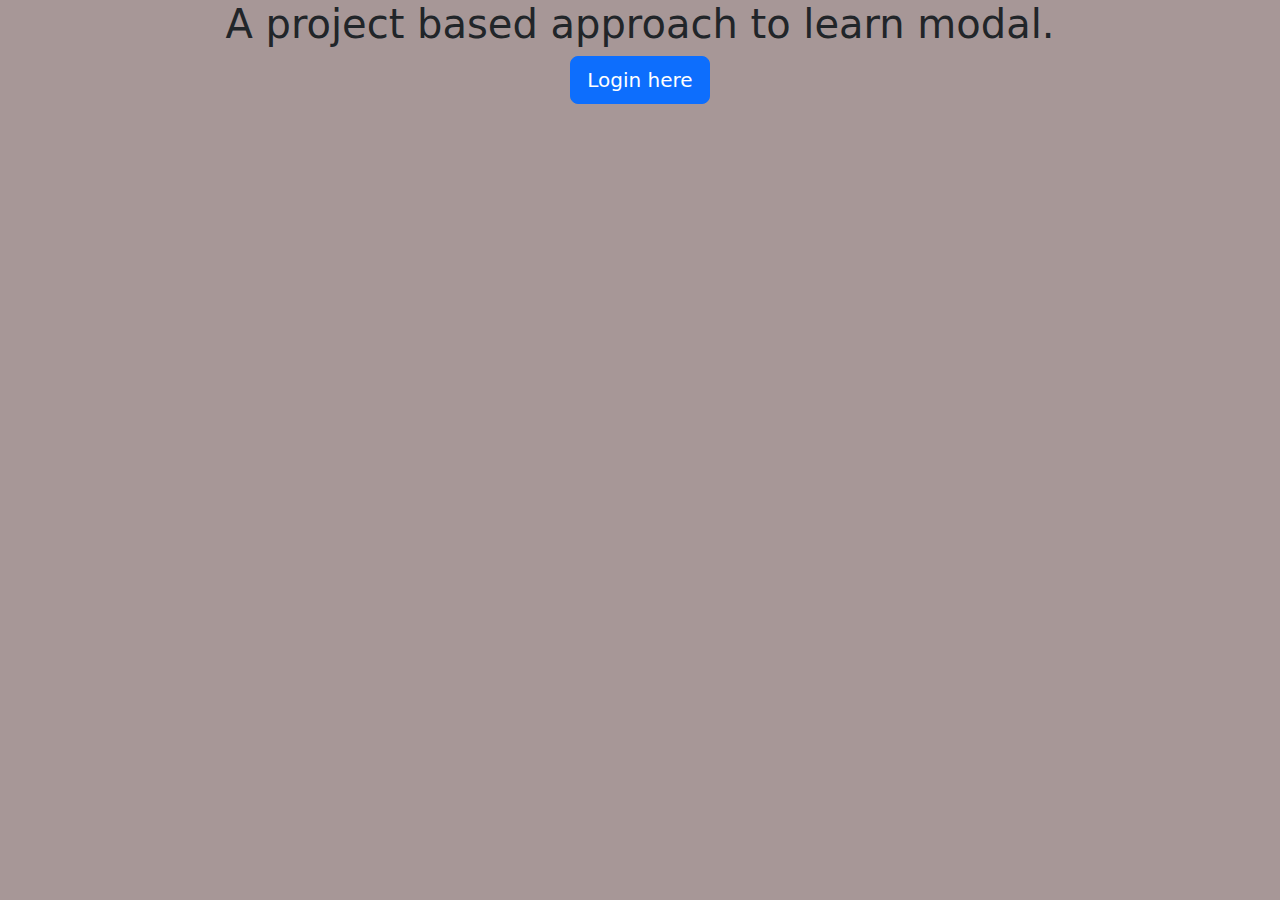
==== Project3/index.html @ cae09760 "Bootstrap project" ====
<!DOCTYPE html>
<html lang="en">
  <head>
    <!-- Required meta tags -->
    <meta charset="utf-8" />
    <meta name="viewport" content="width=device-width, initial-scale=1" />

    <!-- Bootstrap CSS -->
    <!-- https://cdnjs.com/libraries/twitter-bootstrap/5.0.0-beta1 -->
    <link
      rel="stylesheet"
      href="https://cdnjs.cloudflare.com/ajax/libs/twitter-bootstrap/5.0.0-beta1/css/bootstrap.min.css"
    />

    <!-- Icons: https://getbootstrap.com/docs/5.0/extend/icons/ -->
    <!-- https://cdnjs.com/libraries/font-awesome -->
    <link
      rel="stylesheet"
      href="https://cdnjs.cloudflare.com/ajax/libs/font-awesome/5.15.2/css/all.min.css"
    />
     <link rel="stylesheet" href="style.css"> 

    <title>Login</title>
  </head>
  <body>
    <!-- Button trigger modal -->
    <div class="container">
      <div class="row">
         <!-- <div class="col-md-12">  -->
          <h1 class="text-center">
            A project based approach to learn modal.
          </h1>
          <p class="text-center"><a href="#" data-bs-target="#login-modal" data-bs-toggle="modal" role="button" class="btn btn-primary btn-lg ">Login here</a></p>
    
    <!-- Modal -->
    <div class="modal fade" id="login-modal" tabindex="-1" aria-labelledby="login-modal" aria-hidden="true">
      <div class="modal-dialog text-center">
        <div class="modal-content">
          <div class="modal-header">
            <img src="/img/pexels-sanaan-mazhar-3075993.jpg" class="img-thumbnail" alt="">
          </div>
          <div class="div-forms">
            
            <form>
              <div class="modal-body justify-content-center">
              <div>
                <span>Here is the email i suggested to you:</span>
              </div>
                <input class="form-control" placeholder="Email" type="text" required>
                <input class="form-control" type="password" placeholder="password" required>
                
                <div class="checkbox">
                  <label  class="push-left">
                    <input type="checkbox">Remember me
                  </label>
                </div>
              </div>
            
            <div class="modal-footer">
              <div class="row">
                <div class="col-sm-4">
                  <button type="submit" class="btn btn-primary btn-lg btn-block">Login

                  </button>
                </div>
                <div class="col-sm-8">
                  <button type="submit" class="btn btn-primary btn-lg btn-block">Sign up

                  </button>
                </div>
              </div>
            </div>
            </form>
          </div>
        </div>
      </div>
    </div>
  
  
    <!-- <div class="modal fade" id="exampleModal" tabindex="-1" aria-labelledby="exampleModalLabel" aria-hidden="true">
      <div class="modal-dialog">
        <div class="modal-content">
          <div class="modal-header">
            <h5 class="modal-title" id="exampleModalLabel">Modal title</h5>
            <button type="button" class="btn-close" data-bs-dismiss="modal" aria-label="Close"></button>
          </div>
          <div class="modal-body">
            ...
          </div>
          <div class="modal-footer">
            <button type="button" class="btn btn-secondary" data-bs-dismiss="modal">Close</button>
            <button type="button" class="btn btn-primary">Save changes</button>
          </div>
        </div>
      </div>
    </div> -->
    
    <!-- Optional JavaScript; choose one of the two! -->

    <!-- Option 1: Bootstrap Bundle with Popper -->
    <script src="https://cdnjs.cloudflare.com/ajax/libs/twitter-bootstrap/5.0.0-beta1/js/bootstrap.bundle.min.js"></script>

    <!-- Option 2: Separate Popper and Bootstrap JS -->

    <!-- https://cdnjs.com/libraries/popper.js/2.5.4 -->
    <!-- <script
      src="https://cdnjs.cloudflare.com/ajax/libs/popper.js/2.5.4/umd/popper.min.js"
    ></script>
    <script
      src="https://cdnjs.cloudflare.com/ajax/libs/twitter-bootstrap/5.0.0-beta1/js/bootstrap.min.js"
    ></script> -->

    <!-- More: https://getbootstrap.com/docs/5.0/getting-started/introduction/ -->
  </body>
</html>
---- Project3/style.css ----
body {
  background: url(/img/pexels-pixabay-46253.jpg) no-repeat center center fixed; 
  background-size: cover;
  background-color: rgb(167, 151, 151);
  
  text-align: center;
  
} 
 /* img {
  width: 150px;
  height: 250px;
  padding: 50px;
  margin: 0 auto;
}  */
#login-modal .modal-dialog {
  width: 350px;
  /* margin-left: 500px; */
  text-align: center;
}
#login-modal input[type=text], input[type=password] {
margin-top: 20px;
}
.push-left {
  margin-left: -200px;
}
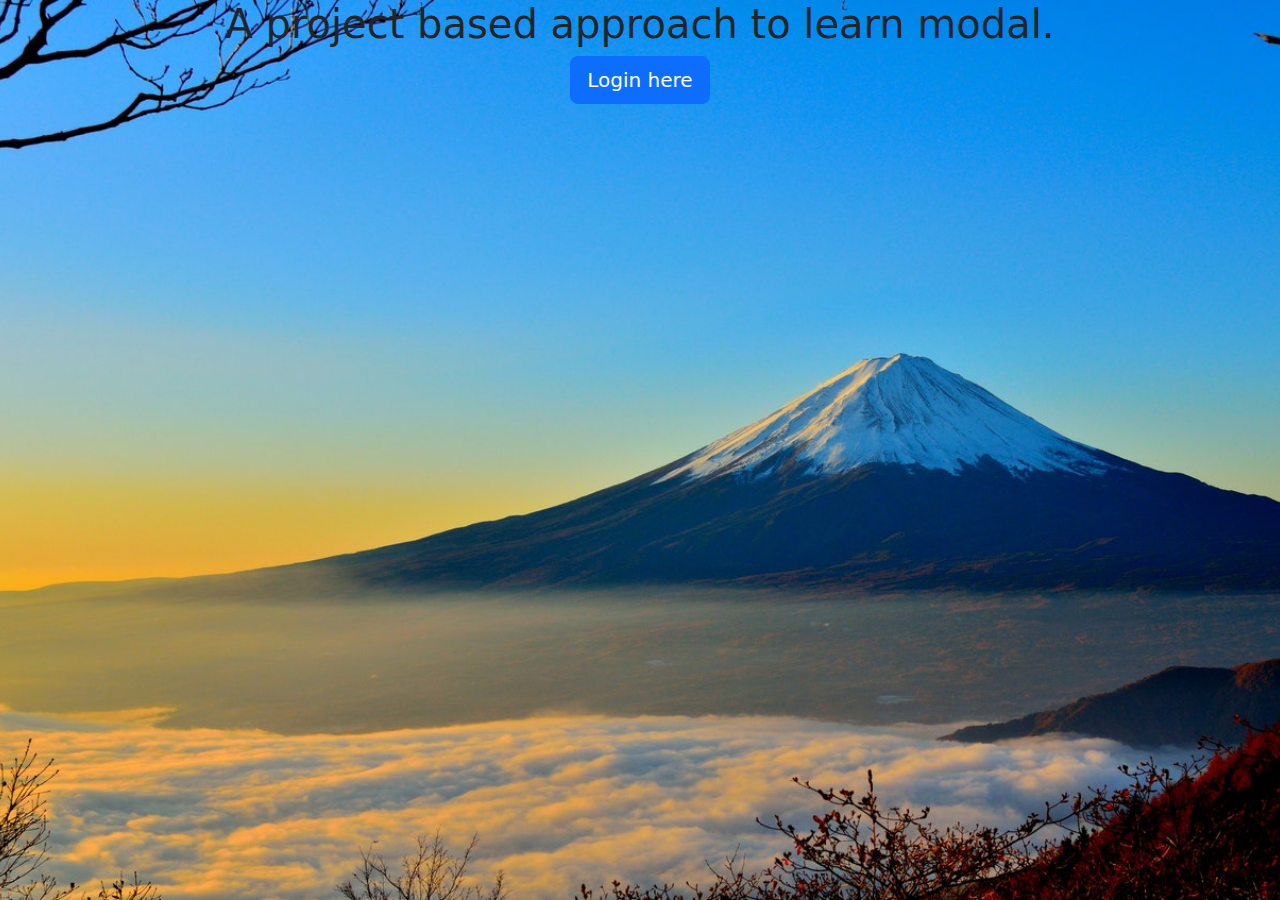
==== commit a43954fc: "Bootstrap projects" ====
--- a/Project3/index.html
+++ b/Project3/index.html
@@ -37,7 +37,7 @@
       <div class="modal-dialog text-center">
         <div class="modal-content">
           <div class="modal-header">
-            <img src="/img/pexels-sanaan-mazhar-3075993.jpg" class="img-thumbnail" alt="">
+            <img src="img/pexels-sanaan-mazhar-3075993.jpg" class="img-thumbnail" alt="">
           </div>
           <div class="div-forms">
             
--- a/Project3/style.css
+++ b/Project3/style.css
@@ -1,5 +1,5 @@
  body {
-  background: url(/img/pexels-pixabay-46253.jpg) no-repeat center center fixed; 
+  background: url(img/pexels-pixabay-46253.jpg) no-repeat center center fixed; 
   background-size: cover;
   background-color: rgb(167, 151, 151);
   
